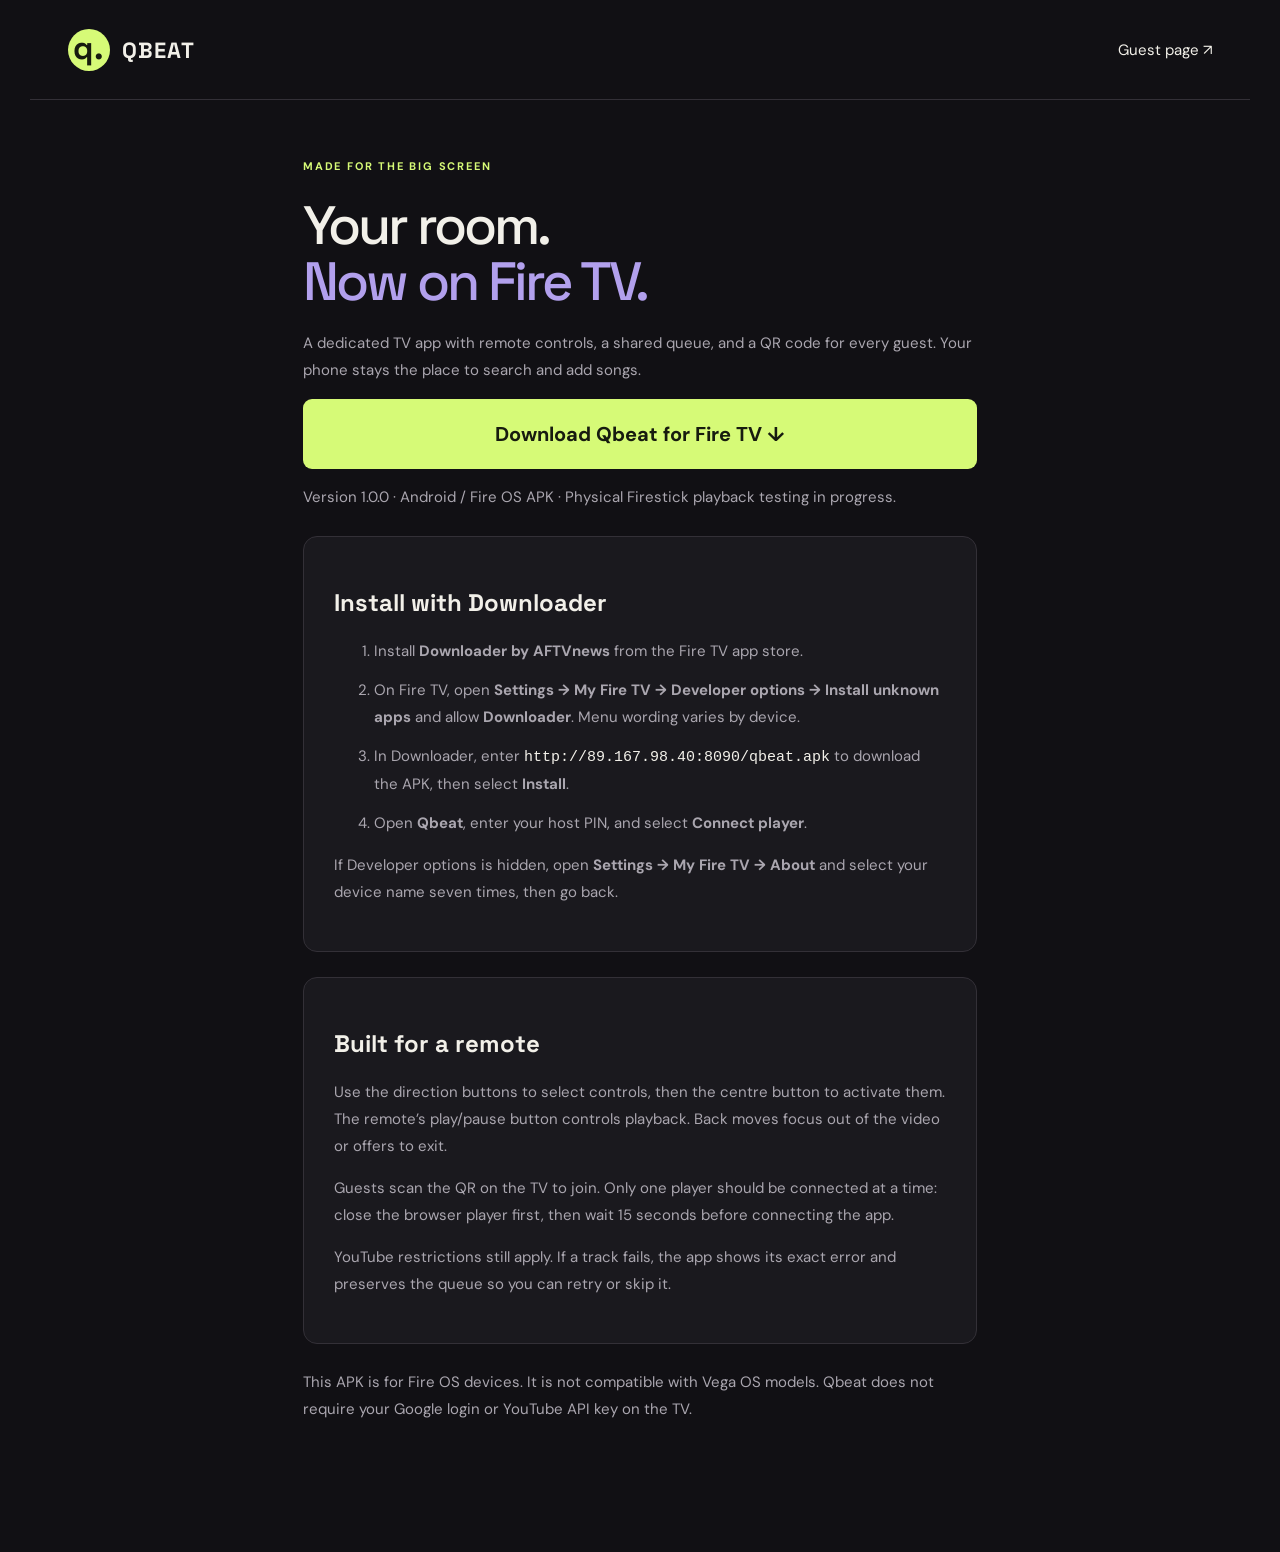
==== static/tv-app.html @ b4b3cbf8 "Add native Qbeat Fire TV app and preserve queue on playback errors" ====
<!doctype html>
<html lang="en"><head><meta charset="utf-8"><meta name="viewport" content="width=device-width,initial-scale=1"><title>Qbeat for Fire TV</title><link rel="stylesheet" href="/static/style.css"><style>.setup{max-width:750px;margin:55px auto}.setup h1{font-size:54px}.setup p,.setup li{line-height:1.8;color:var(--muted)}.setup li{margin:12px 0}.setup .panel{padding:30px;margin:25px 0}.setup code{color:var(--ink);overflow-wrap:anywhere}.download{display:block;text-align:center;font-size:20px;padding:22px}.setup h2{font-size:24px}.setup .eyebrow{font-size:11px}@media(max-width:500px){.setup h1{font-size:40px}.setup .panel{padding:20px}}</style></head><body><header><a class="brand" href="/"><span class="logo">q.</span> QBEAT</a><a href="/">Guest page ↗</a></header><main class="setup"><span class="eyebrow">MADE FOR THE BIG SCREEN</span><h1>Your room.<br><span>Now on Fire TV.</span></h1><p>A dedicated TV app with remote controls, a shared queue, and a QR code for every guest. Your phone stays the place to search and add songs.</p><a class="button download" href="/qbeat.apk">Download Qbeat for Fire TV ↓</a><p>Version 1.0.0 · Android / Fire OS APK · Physical Firestick playback testing in progress.</p><section class="panel"><h2>Install with Downloader</h2><ol><li>Install <strong>Downloader by AFTVnews</strong> from the Fire TV app store.</li><li>On Fire TV, open <strong>Settings → My Fire TV → Developer options → Install unknown apps</strong> and allow <strong>Downloader</strong>. Menu wording varies by device.</li><li>In Downloader, enter <code>http://89.167.98.40:8090/qbeat.apk</code> to download the APK, then select <strong>Install</strong>.</li><li>Open <strong>Qbeat</strong>, enter your host PIN, and select <strong>Connect player</strong>.</li></ol><p>If Developer options is hidden, open <strong>Settings → My Fire TV → About</strong> and select your device name seven times, then go back.</p></section><section class="panel"><h2>Built for a remote</h2><p>Use the direction buttons to select controls, then the centre button to activate them. The remote’s play/pause button controls playback. Back moves focus out of the video or offers to exit.</p><p>Guests scan the QR on the TV to join. Only one player should be connected at a time: close the browser player first, then wait 15 seconds before connecting the app.</p><p>YouTube restrictions still apply. If a track fails, the app shows its exact error and preserves the queue so you can retry or skip it.</p></section><p>This APK is for Fire OS devices. It is not compatible with Vega OS models. Qbeat does not require your Google login or YouTube API key on the TV.</p></main></body></html>
---- static/style.css ----
@import url('https://fonts.googleapis.com/css2?family=DM+Sans:wght@400;500;600;700&family=Space+Grotesk:wght@400;500;600;700&display=swap');
:root{color-scheme:dark;--bg:#111014;--panel:#1a191e;--line:#333037;--ink:#f2f0e9;--muted:#aaa6af;--lime:#d6fa77;--purple:#b2a0ed}*{box-sizing:border-box}body{margin:0;background:var(--bg);color:var(--ink);font-family:'DM Sans',sans-serif;font-size:15px}a{color:inherit;text-decoration:none}button,input{font:inherit}button,.button{border:0;background:var(--lime);color:#171b0f;border-radius:9px;padding:14px 20px;cursor:pointer;font-weight:700;display:inline-block}button:hover,.button:hover{filter:brightness(1.08)}button:disabled{opacity:.5;cursor:wait}button:focus-visible,a:focus-visible,input:focus-visible{outline:2px solid var(--lime);outline-offset:4px}[hidden]{display:none!important}header,main,footer{max-width:1220px;margin:auto}header{height:100px;display:flex;align-items:center;justify-content:space-between;padding:0 38px;border-bottom:1px solid var(--line)}.brand{display:flex;align-items:center;gap:12px;font-family:'Space Grotesk',sans-serif;font-size:22px;font-weight:700;letter-spacing:1px}.logo{background:var(--lime);color:#171b0f;border-radius:50%;width:42px;height:42px;text-align:center;font-size:32px;line-height:38px}.brand-sub{font-size:9px;letter-spacing:2px;border-left:1px solid #4a454f;padding-left:15px;margin-left:7px;color:var(--muted);max-width:90px;line-height:1.6}nav{display:flex;gap:28px;font-size:13px}nav a:last-child{color:var(--muted)}main{padding:0 38px 60px}.intro{display:flex;justify-content:space-between;align-items:center;padding:55px 0 45px;min-height:340px}.eyebrow{font-size:10px;font-weight:700;letter-spacing:1.8px;color:var(--lime);display:inline-flex;align-items:center;gap:8px}i{display:inline-block;height:7px;width:7px;border-radius:50%;background:var(--lime)}h1,h2,h3{font-family:'Space Grotesk',sans-serif}h1{font-size:clamp(42px,5vw,66px);line-height:1.04;letter-spacing:-3px;margin:23px 0 20px;font-weight:500}h1 span{color:var(--purple)}.intro p{color:var(--muted);line-height:1.7;margin:0;font-size:14px}.record-art{position:relative;width:340px;margin-right:50px}.record{width:245px;height:245px;border-radius:50%;background:repeating-radial-gradient(circle,#19181d 0,#19181d 2px,#303034 3px,#17161b 4px);box-shadow:0 16px 65px #0008;display:grid;place-items:center;transform:rotate(-18deg);margin:auto;border:1px solid #454047}.label{width:104px;height:104px;border-radius:50%;background:var(--purple);color:#24202f;display:flex;flex-direction:column;justify-content:center;align-items:center;font-size:25px;font-weight:700;letter-spacing:-1px}.label:after{content:'';width:8px;height:8px;background:var(--bg);border-radius:50%;margin-top:10px}.label span{font-size:8px;letter-spacing:2px;margin-top:5px}.record-caption{position:absolute;bottom:0;right:-12px;color:var(--lime);font-size:11px;font-weight:700;letter-spacing:2px;transform:rotate(-8deg);line-height:1.6}.layout{display:grid;grid-template-columns:minmax(0,1fr) 300px;gap:40px}.primary{min-width:0}.section-heading{display:flex;align-items:center;justify-content:space-between;margin-bottom:18px}.section-heading h2{font-size:23px;letter-spacing:-.6px;margin:0}.section-heading>.muted{font-size:9px;letter-spacing:1.5px}.search{display:flex;border:1px solid #49444f;border-radius:10px;padding:6px;background:var(--panel);gap:5px}.search input{min-width:0;flex:1;border:0;background:none;color:var(--ink);padding:10px}.search button{padding:12px 15px;font-size:13px}input{border:1px solid var(--line);padding:12px;background:var(--panel);color:var(--ink);border-radius:7px}.muted{color:var(--muted)}#search-hint{font-size:12px;line-height:1.6}.name-label{font-size:12px;display:flex;align-items:center;gap:7px;margin:23px 0}.name-label input{margin-left:auto;width:52%;font-size:12px}.welcome{text-align:center;padding:40px 20px;border:1px dashed var(--line);border-radius:12px;margin-top:24px}.small-record{width:51px;height:51px;border-radius:50%;display:grid;place-items:center;background:#2c2739;color:var(--purple);margin:auto;font-size:25px}.welcome h3{font-size:21px;margin:18px 0 8px}.welcome p,.qr-card p{font-size:13px;color:var(--muted)}.tags{display:flex;justify-content:center;gap:10px;margin-top:24px;font-size:10px;color:var(--muted)}.tags span{padding:7px 10px;border:1px solid var(--line);border-radius:30px}.tags b{align-self:center;color:var(--purple)}.queue-heading{margin-top:36px}.count{font-family:'DM Sans',sans-serif;font-size:12px;color:var(--purple);padding:3px 8px;background:#2c2739;border-radius:20px;vertical-align:middle;margin-left:6px}.empty{padding:24px 10px;color:var(--muted);font-size:13px;border-top:1px solid var(--line)}.track{display:flex;align-items:center;gap:13px;padding:15px 0;border-bottom:1px solid var(--line);min-width:0}.track img{width:70px;height:48px;object-fit:cover;border-radius:6px}.track .info{flex:1;min-width:0}.track h3{font-size:14px;margin:0 0 5px;font-weight:500;line-height:1.4}.track p{font-size:11px;color:var(--muted);margin:0;line-height:1.5}.track button{font-size:12px;padding:9px 12px;flex-shrink:0}.track .number{font-size:12px;width:17px;color:var(--muted);flex-shrink:0}.panel{border:1px solid var(--line);border-radius:14px;background:var(--panel)}.now-card{padding:24px}.now-card .eyebrow{font-size:9px}.bars{letter-spacing:1px}.now-card>img{width:100%;aspect-ratio:16/9;object-fit:cover;margin-top:20px;border-radius:8px}.now-card h3{font-size:23px;letter-spacing:-.7px;line-height:1.25;margin:22px 0 8px}.now-card p{font-size:12px;line-height:1.6}.now-footer{border-top:1px solid var(--line);display:flex;justify-content:space-between;font-size:10px;padding-top:17px;margin-top:20px;color:var(--muted)}.now-footer i{width:5px;height:5px;margin-right:3px}.qr-card{margin-top:20px;padding:25px;text-align:center;background:#201d28}.qr-card .eyebrow{color:var(--purple);font-size:8px;letter-spacing:1.2px}.qr-card h3{font-size:25px;letter-spacing:-.8px;line-height:1.15;margin:15px 0 22px}.qr-card img{border-radius:9px;width:155px;height:155px}.qr-card>a{font-size:11px;display:block}.text-button{color:var(--muted);background:none;padding:12px 8px;font-size:12px}.aside-note{font-size:11px;color:var(--muted);text-align:center;line-height:1.7;margin:21px}footer{border-top:1px solid var(--line);display:flex;align-items:center;justify-content:space-between;padding:30px 38px}footer .brand{font-size:14px}footer .brand span{font-family:'DM Sans',sans-serif;font-size:11px;font-weight:400;letter-spacing:0}footer>span{font-size:8px;letter-spacing:1px}.notice{padding:15px;background:#332c19;border:1px solid #685635;border-radius:9px;font-size:13px;margin-bottom:20px}.controls{display:flex;flex-wrap:wrap;gap:10px;margin:20px 0}.secondary{background:#302b39;color:var(--ink)}#host-content>p{line-height:1.8;font-size:13px}.login{max-width:480px;padding:35px;margin:70px auto}.login h1{font-size:40px;letter-spacing:-1.5px}.login p{color:var(--muted);line-height:1.7}.login form{display:flex;flex-direction:column;gap:13px}.video-box{aspect-ratio:16/9;background:#080809;border:1px solid var(--line);position:relative;border-radius:12px;overflow:hidden}.video-box iframe{width:100%;height:100%;position:absolute;inset:0}#player-welcome{position:absolute;inset:0;display:flex;align-items:center;justify-content:center;flex-direction:column;text-align:center;padding:15px}#player-welcome .small-record{margin:0}#player-welcome h3{margin:15px 0 0}#player-welcome p{font-size:12px;color:var(--muted)}#toast{position:fixed;bottom:28px;left:50%;transform:translateX(-50%);max-width:90%;padding:15px 23px;border:1px solid var(--lime);background:#232a18;color:var(--lime);border-radius:12px;z-index:10;box-shadow:0 8px 40px #0008;font-size:14px}.sr-only{position:absolute;width:1px;height:1px;padding:0;margin:-1px;overflow:hidden;clip:rect(0,0,0,0);white-space:nowrap;border:0}.player-mode .intro{min-height:0;padding:25px 0}.player-mode .intro h1{font-size:35px;margin:12px 0;letter-spacing:-1.5px}.player-mode .intro p,.player-mode .record-art{display:none}.player-mode .layout{grid-template-columns:minmax(0,1fr) 280px}.player-mode .queue-heading{margin-top:22px}.player-mode .track{padding:10px 0}@media(min-width:1500px){.player-mode header,.player-mode main,.player-mode footer{max-width:1550px}}@media(max-width:800px){header{padding:0 22px;height:80px}.brand-sub{display:none}nav{gap:15px;font-size:11px}main{padding:0 22px 35px}.intro{padding:35px 0;min-height:280px}.record-art{width:180px;margin-right:10px}.record{width:150px;height:150px}.label{width:65px;height:65px;font-size:18px}.label span{font-size:6px}.label:after{width:6px;height:6px;margin-top:5px}.record-caption{font-size:7px;right:-8px}.layout,.player-mode .layout{grid-template-columns:minmax(0,1fr);gap:28px}aside{display:grid;grid-template-columns:1fr 1fr;gap:15px}.qr-card{margin-top:0}.aside-note{grid-column:1/-1}.now-card,.qr-card{padding:20px}.qr-card h3{font-size:22px}.qr-card img{width:130px;height:130px}footer{padding:25px 22px}footer>span{display:none}}@media(max-width:480px){.record-art{display:none}h1{font-size:52px}.intro{min-height:290px}.intro .eyebrow{font-size:8px}.search input{font-size:12px;padding:8px}.search button{padding:12px 10px;font-size:12px}.name-label{flex-wrap:wrap}.name-label input{width:100%;margin:3px 0 0}.section-heading>.muted{font-size:8px}aside{grid-template-columns:1fr}.qr-card{display:grid;grid-template-columns:1fr 120px;align-items:center;text-align:left;column-gap:10px}.qr-card img{width:120px;height:120px;grid-column:2;grid-row:1/4}.qr-card h3{margin:10px 0}.qr-card p{margin:8px 0}.qr-card .text-button{padding-left:0;text-align:left}.track{gap:9px}.track img{width:55px;height:40px}.track h3{font-size:13px}.track button{font-size:11px;padding:9px}.login{padding:23px}.login h1{font-size:33px}.tags{font-size:9px;gap:5px}.tags span{padding:7px}}
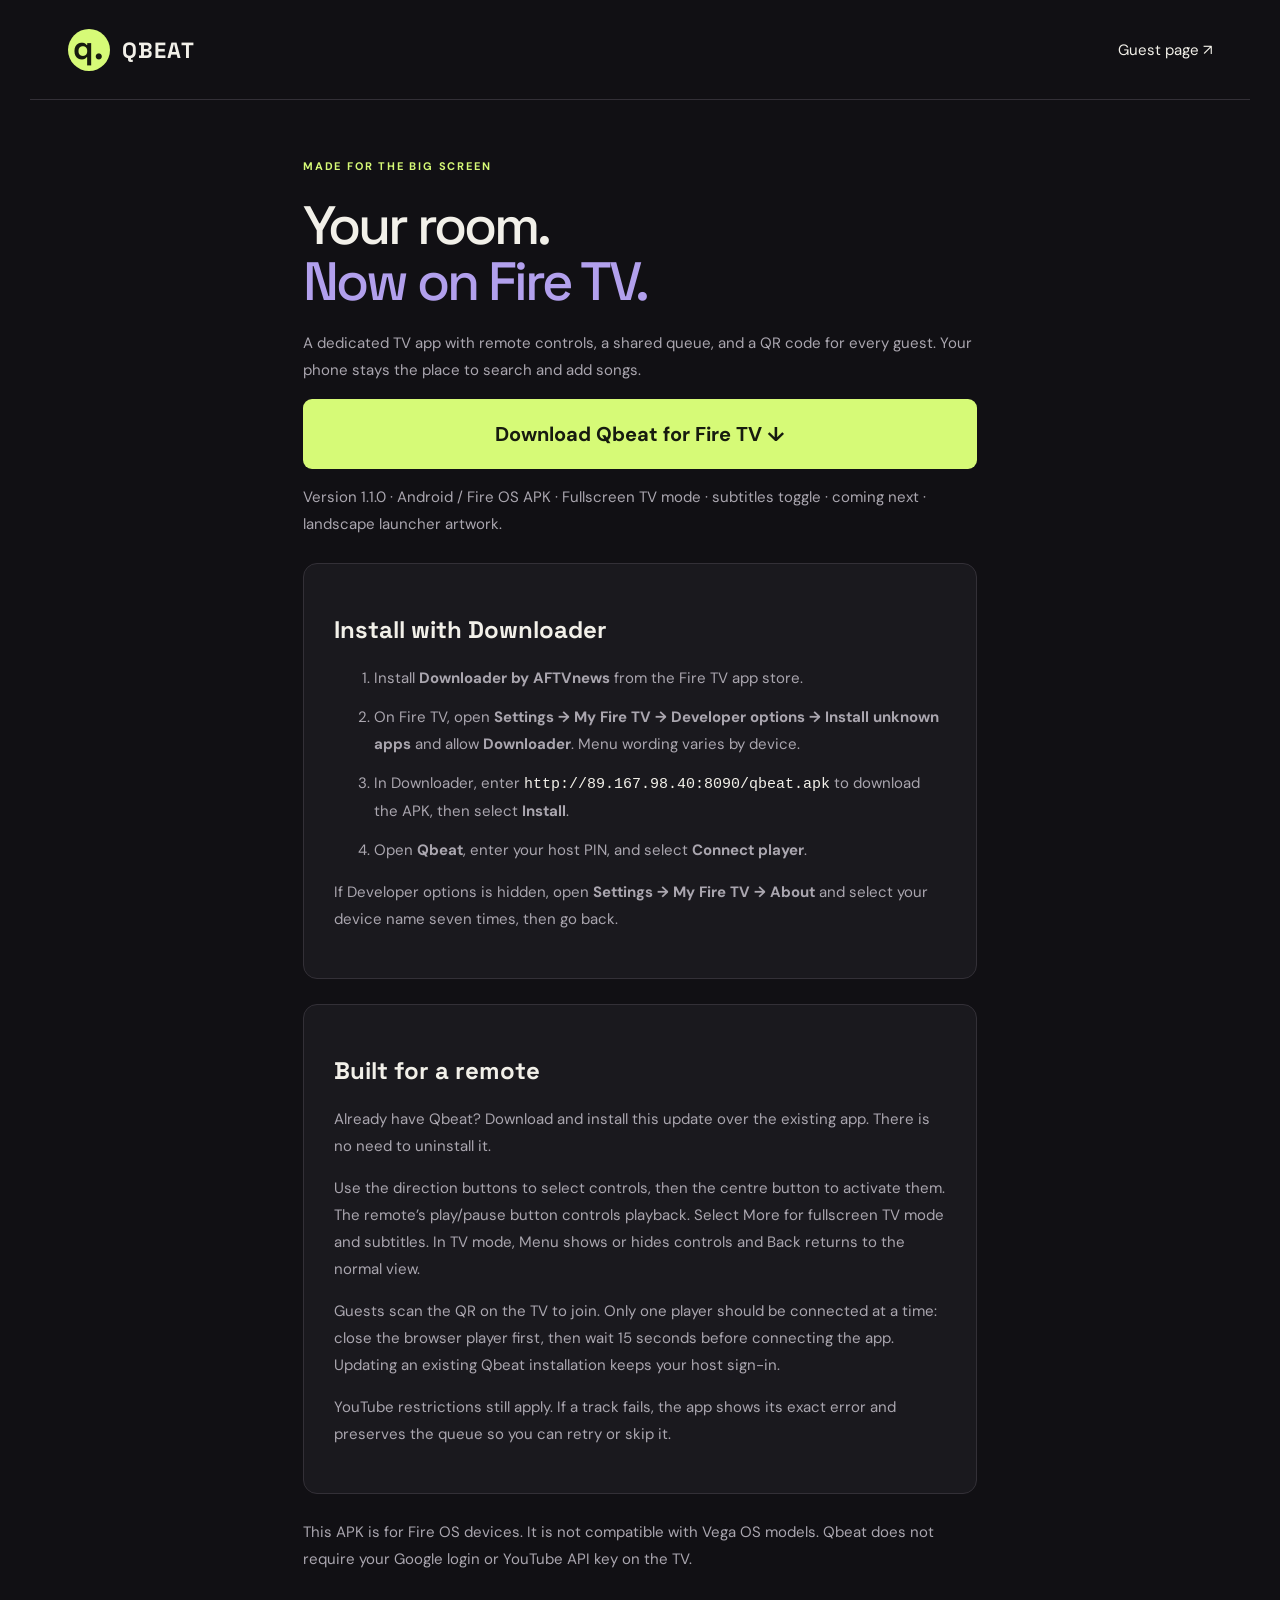
==== commit f92d17cc: "Improve TV presentation, guest profiles, mobile layout, and artist search" ====
--- a/static/tv-app.html
+++ b/static/tv-app.html
@@ -1,2 +1,2 @@
 <!doctype html>
-<html lang="en"><head><meta charset="utf-8"><meta name="viewport" content="width=device-width,initial-scale=1"><title>Qbeat for Fire TV</title><link rel="stylesheet" href="/static/style.css"><style>.setup{max-width:750px;margin:55px auto}.setup h1{font-size:54px}.setup p,.setup li{line-height:1.8;color:var(--muted)}.setup li{margin:12px 0}.setup .panel{padding:30px;margin:25px 0}.setup code{color:var(--ink);overflow-wrap:anywhere}.download{display:block;text-align:center;font-size:20px;padding:22px}.setup h2{font-size:24px}.setup .eyebrow{font-size:11px}@media(max-width:500px){.setup h1{font-size:40px}.setup .panel{padding:20px}}</style></head><body><header><a class="brand" href="/"><span class="logo">q.</span> QBEAT</a><a href="/">Guest page ↗</a></header><main class="setup"><span class="eyebrow">MADE FOR THE BIG SCREEN</span><h1>Your room.<br><span>Now on Fire TV.</span></h1><p>A dedicated TV app with remote controls, a shared queue, and a QR code for every guest. Your phone stays the place to search and add songs.</p><a class="button download" href="/qbeat.apk">Download Qbeat for Fire TV ↓</a><p>Version 1.0.0 · Android / Fire OS APK · Physical Firestick playback testing in progress.</p><section class="panel"><h2>Install with Downloader</h2><ol><li>Install <strong>Downloader by AFTVnews</strong> from the Fire TV app store.</li><li>On Fire TV, open <strong>Settings → My Fire TV → Developer options → Install unknown apps</strong> and allow <strong>Downloader</strong>. Menu wording varies by device.</li><li>In Downloader, enter <code>http://89.167.98.40:8090/qbeat.apk</code> to download the APK, then select <strong>Install</strong>.</li><li>Open <strong>Qbeat</strong>, enter your host PIN, and select <strong>Connect player</strong>.</li></ol><p>If Developer options is hidden, open <strong>Settings → My Fire TV → About</strong> and select your device name seven times, then go back.</p></section><section class="panel"><h2>Built for a remote</h2><p>Use the direction buttons to select controls, then the centre button to activate them. The remote’s play/pause button controls playback. Back moves focus out of the video or offers to exit.</p><p>Guests scan the QR on the TV to join. Only one player should be connected at a time: close the browser player first, then wait 15 seconds before connecting the app.</p><p>YouTube restrictions still apply. If a track fails, the app shows its exact error and preserves the queue so you can retry or skip it.</p></section><p>This APK is for Fire OS devices. It is not compatible with Vega OS models. Qbeat does not require your Google login or YouTube API key on the TV.</p></main></body></html>
+<html lang="en"><head><meta charset="utf-8"><meta name="viewport" content="width=device-width,initial-scale=1"><title>Qbeat for Fire TV</title><link rel="stylesheet" href="/static/style.css"><style>.setup{max-width:750px;margin:55px auto}.setup h1{font-size:54px}.setup p,.setup li{line-height:1.8;color:var(--muted)}.setup li{margin:12px 0}.setup .panel{padding:30px;margin:25px 0}.setup code{color:var(--ink);overflow-wrap:anywhere}.download{display:block;text-align:center;font-size:20px;padding:22px}.setup h2{font-size:24px}.setup .eyebrow{font-size:11px}@media(max-width:500px){.setup h1{font-size:40px}.setup .panel{padding:20px}}</style></head><body><header><a class="brand" href="/"><span class="logo">q.</span> QBEAT</a><a href="/">Guest page ↗</a></header><main class="setup"><span class="eyebrow">MADE FOR THE BIG SCREEN</span><h1>Your room.<br><span>Now on Fire TV.</span></h1><p>A dedicated TV app with remote controls, a shared queue, and a QR code for every guest. Your phone stays the place to search and add songs.</p><a class="button download" href="/qbeat.apk?v=1.1.0">Download Qbeat for Fire TV ↓</a><p>Version 1.1.0 · Android / Fire OS APK · Fullscreen TV mode · subtitles toggle · coming next · landscape launcher artwork.</p><section class="panel"><h2>Install with Downloader</h2><ol><li>Install <strong>Downloader by AFTVnews</strong> from the Fire TV app store.</li><li>On Fire TV, open <strong>Settings → My Fire TV → Developer options → Install unknown apps</strong> and allow <strong>Downloader</strong>. Menu wording varies by device.</li><li>In Downloader, enter <code>http://89.167.98.40:8090/qbeat.apk</code> to download the APK, then select <strong>Install</strong>.</li><li>Open <strong>Qbeat</strong>, enter your host PIN, and select <strong>Connect player</strong>.</li></ol><p>If Developer options is hidden, open <strong>Settings → My Fire TV → About</strong> and select your device name seven times, then go back.</p></section><section class="panel"><h2>Built for a remote</h2><p>Already have Qbeat? Download and install this update over the existing app. There is no need to uninstall it.</p><p>Use the direction buttons to select controls, then the centre button to activate them. The remote’s play/pause button controls playback. Select More for fullscreen TV mode and subtitles. In TV mode, Menu shows or hides controls and Back returns to the normal view.</p><p>Guests scan the QR on the TV to join. Only one player should be connected at a time: close the browser player first, then wait 15 seconds before connecting the app. Updating an existing Qbeat installation keeps your host sign-in.</p><p>YouTube restrictions still apply. If a track fails, the app shows its exact error and preserves the queue so you can retry or skip it.</p></section><p>This APK is for Fire OS devices. It is not compatible with Vega OS models. Qbeat does not require your Google login or YouTube API key on the TV.</p></main></body></html>
--- a/static/style.css
+++ b/static/style.css
@@ -1,2 +1,36 @@
 @import url('https://fonts.googleapis.com/css2?family=DM+Sans:wght@400;500;600;700&family=Space+Grotesk:wght@400;500;600;700&display=swap');
 :root{color-scheme:dark;--bg:#111014;--panel:#1a191e;--line:#333037;--ink:#f2f0e9;--muted:#aaa6af;--lime:#d6fa77;--purple:#b2a0ed}*{box-sizing:border-box}body{margin:0;background:var(--bg);color:var(--ink);font-family:'DM Sans',sans-serif;font-size:15px}a{color:inherit;text-decoration:none}button,input{font:inherit}button,.button{border:0;background:var(--lime);color:#171b0f;border-radius:9px;padding:14px 20px;cursor:pointer;font-weight:700;display:inline-block}button:hover,.button:hover{filter:brightness(1.08)}button:disabled{opacity:.5;cursor:wait}button:focus-visible,a:focus-visible,input:focus-visible{outline:2px solid var(--lime);outline-offset:4px}[hidden]{display:none!important}header,main,footer{max-width:1220px;margin:auto}header{height:100px;display:flex;align-items:center;justify-content:space-between;padding:0 38px;border-bottom:1px solid var(--line)}.brand{display:flex;align-items:center;gap:12px;font-family:'Space Grotesk',sans-serif;font-size:22px;font-weight:700;letter-spacing:1px}.logo{background:var(--lime);color:#171b0f;border-radius:50%;width:42px;height:42px;text-align:center;font-size:32px;line-height:38px}.brand-sub{font-size:9px;letter-spacing:2px;border-left:1px solid #4a454f;padding-left:15px;margin-left:7px;color:var(--muted);max-width:90px;line-height:1.6}nav{display:flex;gap:28px;font-size:13px}nav a:last-child{color:var(--muted)}main{padding:0 38px 60px}.intro{display:flex;justify-content:space-between;align-items:center;padding:55px 0 45px;min-height:340px}.eyebrow{font-size:10px;font-weight:700;letter-spacing:1.8px;color:var(--lime);display:inline-flex;align-items:center;gap:8px}i{display:inline-block;height:7px;width:7px;border-radius:50%;background:var(--lime)}h1,h2,h3{font-family:'Space Grotesk',sans-serif}h1{font-size:clamp(42px,5vw,66px);line-height:1.04;letter-spacing:-3px;margin:23px 0 20px;font-weight:500}h1 span{color:var(--purple)}.intro p{color:var(--muted);line-height:1.7;margin:0;font-size:14px}.record-art{position:relative;width:340px;margin-right:50px}.record{width:245px;height:245px;border-radius:50%;background:repeating-radial-gradient(circle,#19181d 0,#19181d 2px,#303034 3px,#17161b 4px);box-shadow:0 16px 65px #0008;display:grid;place-items:center;transform:rotate(-18deg);margin:auto;border:1px solid #454047}.label{width:104px;height:104px;border-radius:50%;background:var(--purple);color:#24202f;display:flex;flex-direction:column;justify-content:center;align-items:center;font-size:25px;font-weight:700;letter-spacing:-1px}.label:after{content:'';width:8px;height:8px;background:var(--bg);border-radius:50%;margin-top:10px}.label span{font-size:8px;letter-spacing:2px;margin-top:5px}.record-caption{position:absolute;bottom:0;right:-12px;color:var(--lime);font-size:11px;font-weight:700;letter-spacing:2px;transform:rotate(-8deg);line-height:1.6}.layout{display:grid;grid-template-columns:minmax(0,1fr) 300px;gap:40px}.primary{min-width:0}.section-heading{display:flex;align-items:center;justify-content:space-between;margin-bottom:18px}.section-heading h2{font-size:23px;letter-spacing:-.6px;margin:0}.section-heading>.muted{font-size:9px;letter-spacing:1.5px}.search{display:flex;border:1px solid #49444f;border-radius:10px;padding:6px;background:var(--panel);gap:5px}.search input{min-width:0;flex:1;border:0;background:none;color:var(--ink);padding:10px}.search button{padding:12px 15px;font-size:13px}input{border:1px solid var(--line);padding:12px;background:var(--panel);color:var(--ink);border-radius:7px}.muted{color:var(--muted)}#search-hint{font-size:12px;line-height:1.6}.name-label{font-size:12px;display:flex;align-items:center;gap:7px;margin:23px 0}.name-label input{margin-left:auto;width:52%;font-size:12px}.welcome{text-align:center;padding:40px 20px;border:1px dashed var(--line);border-radius:12px;margin-top:24px}.small-record{width:51px;height:51px;border-radius:50%;display:grid;place-items:center;background:#2c2739;color:var(--purple);margin:auto;font-size:25px}.welcome h3{font-size:21px;margin:18px 0 8px}.welcome p,.qr-card p{font-size:13px;color:var(--muted)}.tags{display:flex;justify-content:center;gap:10px;margin-top:24px;font-size:10px;color:var(--muted)}.tags span{padding:7px 10px;border:1px solid var(--line);border-radius:30px}.tags b{align-self:center;color:var(--purple)}.queue-heading{margin-top:36px}.count{font-family:'DM Sans',sans-serif;font-size:12px;color:var(--purple);padding:3px 8px;background:#2c2739;border-radius:20px;vertical-align:middle;margin-left:6px}.empty{padding:24px 10px;color:var(--muted);font-size:13px;border-top:1px solid var(--line)}.track{display:flex;align-items:center;gap:13px;padding:15px 0;border-bottom:1px solid var(--line);min-width:0}.track img{width:70px;height:48px;object-fit:cover;border-radius:6px}.track .info{flex:1;min-width:0}.track h3{font-size:14px;margin:0 0 5px;font-weight:500;line-height:1.4}.track p{font-size:11px;color:var(--muted);margin:0;line-height:1.5}.track button{font-size:12px;padding:9px 12px;flex-shrink:0}.track .number{font-size:12px;width:17px;color:var(--muted);flex-shrink:0}.panel{border:1px solid var(--line);border-radius:14px;background:var(--panel)}.now-card{padding:24px}.now-card .eyebrow{font-size:9px}.bars{letter-spacing:1px}.now-card>img{width:100%;aspect-ratio:16/9;object-fit:cover;margin-top:20px;border-radius:8px}.now-card h3{font-size:23px;letter-spacing:-.7px;line-height:1.25;margin:22px 0 8px}.now-card p{font-size:12px;line-height:1.6}.now-footer{border-top:1px solid var(--line);display:flex;justify-content:space-between;font-size:10px;padding-top:17px;margin-top:20px;color:var(--muted)}.now-footer i{width:5px;height:5px;margin-right:3px}.qr-card{margin-top:20px;padding:25px;text-align:center;background:#201d28}.qr-card .eyebrow{color:var(--purple);font-size:8px;letter-spacing:1.2px}.qr-card h3{font-size:25px;letter-spacing:-.8px;line-height:1.15;margin:15px 0 22px}.qr-card img{border-radius:9px;width:155px;height:155px}.qr-card>a{font-size:11px;display:block}.text-button{color:var(--muted);background:none;padding:12px 8px;font-size:12px}.aside-note{font-size:11px;color:var(--muted);text-align:center;line-height:1.7;margin:21px}footer{border-top:1px solid var(--line);display:flex;align-items:center;justify-content:space-between;padding:30px 38px}footer .brand{font-size:14px}footer .brand span{font-family:'DM Sans',sans-serif;font-size:11px;font-weight:400;letter-spacing:0}footer>span{font-size:8px;letter-spacing:1px}.notice{padding:15px;background:#332c19;border:1px solid #685635;border-radius:9px;font-size:13px;margin-bottom:20px}.controls{display:flex;flex-wrap:wrap;gap:10px;margin:20px 0}.secondary{background:#302b39;color:var(--ink)}#host-content>p{line-height:1.8;font-size:13px}.login{max-width:480px;padding:35px;margin:70px auto}.login h1{font-size:40px;letter-spacing:-1.5px}.login p{color:var(--muted);line-height:1.7}.login form{display:flex;flex-direction:column;gap:13px}.video-box{aspect-ratio:16/9;background:#080809;border:1px solid var(--line);position:relative;border-radius:12px;overflow:hidden}.video-box iframe{width:100%;height:100%;position:absolute;inset:0}#player-welcome{position:absolute;inset:0;display:flex;align-items:center;justify-content:center;flex-direction:column;text-align:center;padding:15px}#player-welcome .small-record{margin:0}#player-welcome h3{margin:15px 0 0}#player-welcome p{font-size:12px;color:var(--muted)}#toast{position:fixed;bottom:28px;left:50%;transform:translateX(-50%);max-width:90%;padding:15px 23px;border:1px solid var(--lime);background:#232a18;color:var(--lime);border-radius:12px;z-index:10;box-shadow:0 8px 40px #0008;font-size:14px}.sr-only{position:absolute;width:1px;height:1px;padding:0;margin:-1px;overflow:hidden;clip:rect(0,0,0,0);white-space:nowrap;border:0}.player-mode .intro{min-height:0;padding:25px 0}.player-mode .intro h1{font-size:35px;margin:12px 0;letter-spacing:-1.5px}.player-mode .intro p,.player-mode .record-art{display:none}.player-mode .layout{grid-template-columns:minmax(0,1fr) 280px}.player-mode .queue-heading{margin-top:22px}.player-mode .track{padding:10px 0}@media(min-width:1500px){.player-mode header,.player-mode main,.player-mode footer{max-width:1550px}}@media(max-width:800px){header{padding:0 22px;height:80px}.brand-sub{display:none}nav{gap:15px;font-size:11px}main{padding:0 22px 35px}.intro{padding:35px 0;min-height:280px}.record-art{width:180px;margin-right:10px}.record{width:150px;height:150px}.label{width:65px;height:65px;font-size:18px}.label span{font-size:6px}.label:after{width:6px;height:6px;margin-top:5px}.record-caption{font-size:7px;right:-8px}.layout,.player-mode .layout{grid-template-columns:minmax(0,1fr);gap:28px}aside{display:grid;grid-template-columns:1fr 1fr;gap:15px}.qr-card{margin-top:0}.aside-note{grid-column:1/-1}.now-card,.qr-card{padding:20px}.qr-card h3{font-size:22px}.qr-card img{width:130px;height:130px}footer{padding:25px 22px}footer>span{display:none}}@media(max-width:480px){.record-art{display:none}h1{font-size:52px}.intro{min-height:290px}.intro .eyebrow{font-size:8px}.search input{font-size:12px;padding:8px}.search button{padding:12px 10px;font-size:12px}.name-label{flex-wrap:wrap}.name-label input{width:100%;margin:3px 0 0}.section-heading>.muted{font-size:8px}aside{grid-template-columns:1fr}.qr-card{display:grid;grid-template-columns:1fr 120px;align-items:center;text-align:left;column-gap:10px}.qr-card img{width:120px;height:120px;grid-column:2;grid-row:1/4}.qr-card h3{margin:10px 0}.qr-card p{margin:8px 0}.qr-card .text-button{padding-left:0;text-align:left}.track{gap:9px}.track img{width:55px;height:40px}.track h3{font-size:13px}.track button{font-size:11px;padding:9px}.login{padding:23px}.login h1{font-size:33px}.tags{font-size:9px;gap:5px}.tags span{padding:7px}}
+
+/* TV stage keeps Qbeat information outside the YouTube player. */
+.coming-next{padding:15px 18px;background:#282234;color:var(--lime);font-family:'Space Grotesk',sans-serif;font-size:18px;line-height:1.4;overflow-wrap:anywhere;border-radius:8px;margin-top:10px}
+.tv-stage header,.tv-stage footer,.tv-stage .intro,.tv-stage aside,.tv-stage .queue-heading,.tv-stage #queue,.tv-stage #connection,.tv-stage #player-content>.section-heading{display:none!important}
+.tv-stage main{max-width:none;padding:0;height:100dvh}
+.tv-stage .layout{display:block;height:100dvh}
+.tv-stage .primary{height:100%}
+.tv-stage #player-content{height:100%;display:flex;flex-direction:column}
+.tv-stage .video-box{flex:1;min-height:200px;aspect-ratio:auto;border:0;border-radius:0}
+.tv-stage .controls{margin:0;padding:6px 12px;gap:8px;justify-content:center;background:#111014}
+.tv-stage .controls button{font-size:12px;padding:8px 13px}
+.tv-stage #player-message{margin:0;padding:4px 12px;font-size:11px;text-align:center}
+.tv-stage .coming-next{margin:0;border-radius:0}
+/* Inputs remain at least 16px so iOS doesn't zoom when they receive focus. */
+@media(max-width:800px){
+ html,body{max-width:100%;width:100%;-webkit-text-size-adjust:100%}
+ header{padding:0 16px;height:64px;gap:12px}header .brand{font-size:19px;gap:8px}.logo{width:35px;height:35px;font-size:28px;line-height:32px}nav{min-width:0;gap:12px}
+ input,.search input,.name-label input{font-size:16px}
+ main{padding:0 16px 24px}.track .info{overflow-wrap:anywhere}.track h3{display:-webkit-box;-webkit-line-clamp:2;-webkit-box-orient:vertical;overflow:hidden}
+ .guest-mode #guest-nav{display:none}.guest-mode .intro{padding:18px 0;min-height:0}.guest-mode .intro .eyebrow{font-size:8px;letter-spacing:1px}.guest-mode .intro h1{font-size:29px;letter-spacing:-1px;line-height:1.15;margin:10px 0 0}.guest-mode .intro h1 br{display:none}.guest-mode .intro h1 span{margin-left:7px}.guest-mode .intro p,.guest-mode .record-art{display:none}
+ .guest-mode .layout{display:flex;flex-direction:column;gap:16px}.guest-mode .primary{display:contents}.guest-mode aside{order:0;display:block}.guest-mode #guest-content{order:1}.guest-mode .queue-heading{order:2;margin:5px 0 0}.guest-mode #queue{order:3}
+ .guest-mode:not(.has-track) aside{display:none}.guest-mode aside .qr-card,.guest-mode .aside-note,.guest-mode #now-art{display:none!important}
+ .guest-mode .now-card{padding:12px 14px}.guest-mode .now-card h3{font-size:16px;margin:8px 0 5px;line-height:1.25;display:-webkit-box;-webkit-line-clamp:2;-webkit-box-orient:vertical;overflow:hidden}.guest-mode .now-card p{margin:0;font-size:11px}.guest-mode .now-footer{margin-top:8px;padding-top:8px}.guest-mode .now-card .eyebrow{font-size:8px}
+ .guest-mode .section-heading{margin-bottom:12px}.guest-mode .section-heading h2{font-size:21px}.guest-mode #search-hint{font-size:11px;margin:8px 0;line-height:1.5}.guest-mode .search{padding:4px}.guest-mode .search input{padding:9px 7px}.guest-mode .search button{font-size:12px;padding:10px 12px}
+ .guest-mode .name-label{margin:12px 0;display:flex;flex-wrap:nowrap;font-size:11px}.guest-mode .name-label input{width:54%;margin:0 0 0 auto;padding:9px 10px}.guest-mode .name-label>.muted{display:none}
+ .guest-mode .welcome{padding:18px 12px;margin-top:12px}.guest-mode .welcome .small-record,.guest-mode .welcome .tags{display:none}.guest-mode .welcome h3{font-size:17px;margin:0 0 6px}.guest-mode .welcome p{margin:0;font-size:12px}.guest-mode footer{padding:20px 16px}.guest-mode #connection{font-size:11px;padding:10px;margin-bottom:12px}
+ .guest-mode #search-status{font-size:12px;line-height:1.6;overflow-wrap:anywhere}
+}
+@media(max-width:360px){.guest-mode .intro h1{font-size:25px}.search button{padding:10px}.guest-mode .name-label input{width:60%}nav{font-size:10px}.track .number{width:14px}.track img{width:48px}.track button{padding:8px}}
+
+.guest-profile{margin:16px 0;border:1px solid var(--line);border-radius:10px;background:var(--panel)}
+.guest-profile>summary{display:flex;align-items:center;gap:11px;padding:12px;cursor:pointer;list-style:none;font-size:13px}.guest-profile summary::-webkit-details-marker{display:none}.guest-profile summary strong{font-weight:600}.guest-profile summary small{display:block;font-size:10px;color:var(--muted);margin-top:3px}.profile-edit{margin-left:auto;color:var(--purple);font-size:11px;white-space:nowrap}
+.guest-profile form{padding:0 14px 14px}.guest-profile .name-label{margin:6px 0 14px}.guest-profile fieldset{border:0;margin:12px 0;padding:0}.guest-profile legend{font-size:12px;color:var(--muted);padding:0;margin-bottom:10px}.profile-options{display:flex;gap:8px;flex-wrap:wrap}.profile-options label{cursor:pointer;position:relative}.profile-options input{position:absolute;opacity:0;width:1px;height:1px}.color-choice>span{width:30px;height:30px;display:block;border-radius:50%;border:3px solid var(--panel);outline:2px solid transparent}.profile-options input:checked+span,.profile-options input:focus-visible+span{outline:2px solid var(--ink)}.icon-choice>span{width:36px;height:36px;display:grid;place-items:center;background:#302b39;border-radius:7px;font-size:21px;outline:2px solid transparent}.profile-photo-controls{display:flex;align-items:center;gap:8px;flex-wrap:wrap}.profile-photo-controls .button{font-size:12px;padding:11px 13px}.profile-privacy{font-size:10px;color:var(--muted);line-height:1.6;margin:10px 0}.guest-avatar{width:36px;height:36px;border-radius:50%;display:inline-flex;align-items:center;justify-content:center;background:#302b39;overflow:hidden;flex-shrink:0;font-size:21px}.guest-avatar img{width:100%;height:100%;object-fit:cover}.guest-avatar.tiny,.track img.guest-avatar.tiny{width:22px;height:22px;border-radius:50%;font-size:14px;object-fit:cover;vertical-align:middle}.track .picked-by{display:flex;align-items:center;gap:6px;margin-top:5px}.picked-by strong{font-weight:600}.guest-profile #save-profile{font-size:12px;padding:11px 14px}#profile-status{display:inline-block;font-size:11px;margin:8px;color:var(--muted);line-height:1.5}
+@media(max-width:800px){.guest-mode .guest-profile{margin:12px 0}.guest-mode .guest-profile>summary{padding:10px}.guest-mode .guest-profile .name-label input{font-size:16px}.guest-mode .guest-profile .name-label{margin:10px 0 15px}.profile-options{gap:9px}}
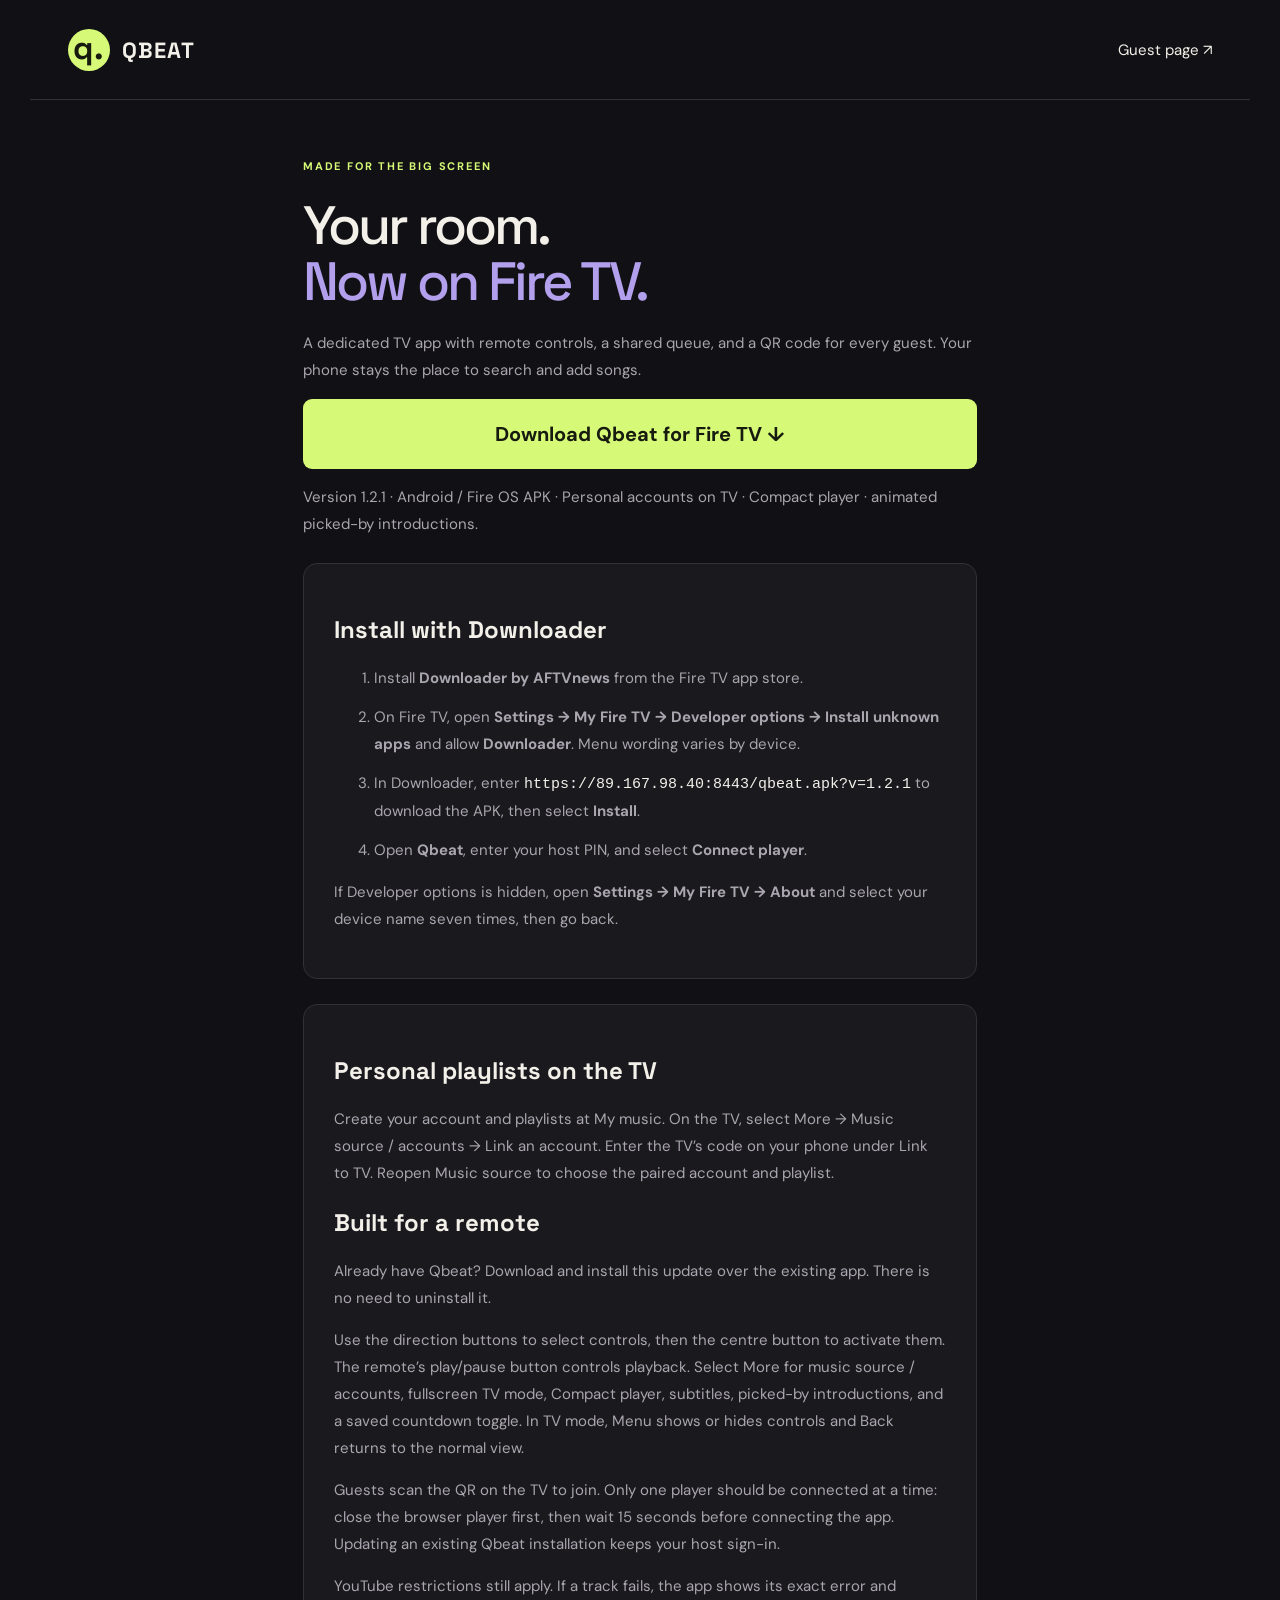
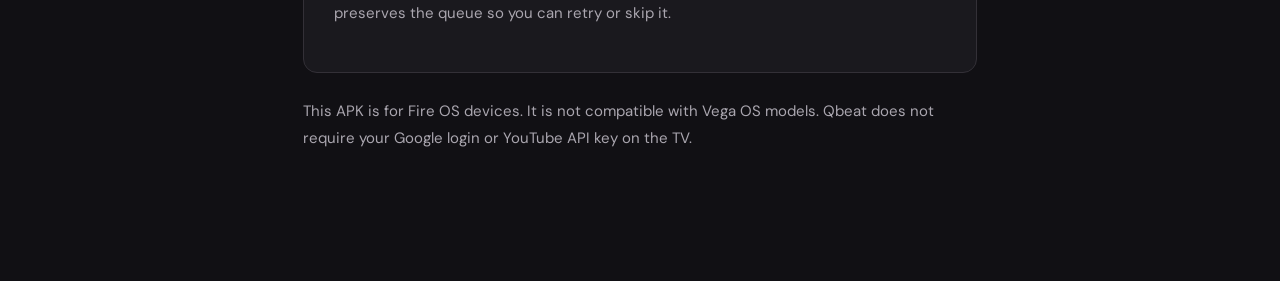
==== commit e7bb3330: "Add personal listening, paired TV accounts, karaoke search, and player options" ====
--- a/static/tv-app.html
+++ b/static/tv-app.html
@@ -1,2 +1,2 @@
 <!doctype html>
-<html lang="en"><head><meta charset="utf-8"><meta name="viewport" content="width=device-width,initial-scale=1"><title>Qbeat for Fire TV</title><link rel="stylesheet" href="/static/style.css"><style>.setup{max-width:750px;margin:55px auto}.setup h1{font-size:54px}.setup p,.setup li{line-height:1.8;color:var(--muted)}.setup li{margin:12px 0}.setup .panel{padding:30px;margin:25px 0}.setup code{color:var(--ink);overflow-wrap:anywhere}.download{display:block;text-align:center;font-size:20px;padding:22px}.setup h2{font-size:24px}.setup .eyebrow{font-size:11px}@media(max-width:500px){.setup h1{font-size:40px}.setup .panel{padding:20px}}</style></head><body><header><a class="brand" href="/"><span class="logo">q.</span> QBEAT</a><a href="/">Guest page ↗</a></header><main class="setup"><span class="eyebrow">MADE FOR THE BIG SCREEN</span><h1>Your room.<br><span>Now on Fire TV.</span></h1><p>A dedicated TV app with remote controls, a shared queue, and a QR code for every guest. Your phone stays the place to search and add songs.</p><a class="button download" href="/qbeat.apk?v=1.1.0">Download Qbeat for Fire TV ↓</a><p>Version 1.1.0 · Android / Fire OS APK · Fullscreen TV mode · subtitles toggle · coming next · landscape launcher artwork.</p><section class="panel"><h2>Install with Downloader</h2><ol><li>Install <strong>Downloader by AFTVnews</strong> from the Fire TV app store.</li><li>On Fire TV, open <strong>Settings → My Fire TV → Developer options → Install unknown apps</strong> and allow <strong>Downloader</strong>. Menu wording varies by device.</li><li>In Downloader, enter <code>http://89.167.98.40:8090/qbeat.apk</code> to download the APK, then select <strong>Install</strong>.</li><li>Open <strong>Qbeat</strong>, enter your host PIN, and select <strong>Connect player</strong>.</li></ol><p>If Developer options is hidden, open <strong>Settings → My Fire TV → About</strong> and select your device name seven times, then go back.</p></section><section class="panel"><h2>Built for a remote</h2><p>Already have Qbeat? Download and install this update over the existing app. There is no need to uninstall it.</p><p>Use the direction buttons to select controls, then the centre button to activate them. The remote’s play/pause button controls playback. Select More for fullscreen TV mode and subtitles. In TV mode, Menu shows or hides controls and Back returns to the normal view.</p><p>Guests scan the QR on the TV to join. Only one player should be connected at a time: close the browser player first, then wait 15 seconds before connecting the app. Updating an existing Qbeat installation keeps your host sign-in.</p><p>YouTube restrictions still apply. If a track fails, the app shows its exact error and preserves the queue so you can retry or skip it.</p></section><p>This APK is for Fire OS devices. It is not compatible with Vega OS models. Qbeat does not require your Google login or YouTube API key on the TV.</p></main></body></html>
+<html lang="en"><head><meta charset="utf-8"><meta name="viewport" content="width=device-width,initial-scale=1"><title>Qbeat for Fire TV</title><link rel="stylesheet" href="/static/style.css"><style>.setup{max-width:750px;margin:55px auto}.setup h1{font-size:54px}.setup p,.setup li{line-height:1.8;color:var(--muted)}.setup li{margin:12px 0}.setup .panel{padding:30px;margin:25px 0}.setup code{color:var(--ink);overflow-wrap:anywhere}.download{display:block;text-align:center;font-size:20px;padding:22px}.setup h2{font-size:24px}.setup .eyebrow{font-size:11px}@media(max-width:500px){.setup h1{font-size:40px}.setup .panel{padding:20px}}</style></head><body><header><a class="brand" href="/"><span class="logo">q.</span> QBEAT</a><a href="/">Guest page ↗</a></header><main class="setup"><span class="eyebrow">MADE FOR THE BIG SCREEN</span><h1>Your room.<br><span>Now on Fire TV.</span></h1><p>A dedicated TV app with remote controls, a shared queue, and a QR code for every guest. Your phone stays the place to search and add songs.</p><a class="button download" href="/qbeat.apk?v=1.2.1">Download Qbeat for Fire TV ↓</a><p>Version 1.2.1 · Android / Fire OS APK · Personal accounts on TV · Compact player · animated picked-by introductions.</p><section class="panel"><h2>Install with Downloader</h2><ol><li>Install <strong>Downloader by AFTVnews</strong> from the Fire TV app store.</li><li>On Fire TV, open <strong>Settings → My Fire TV → Developer options → Install unknown apps</strong> and allow <strong>Downloader</strong>. Menu wording varies by device.</li><li>In Downloader, enter <code>https://89.167.98.40:8443/qbeat.apk?v=1.2.1</code> to download the APK, then select <strong>Install</strong>.</li><li>Open <strong>Qbeat</strong>, enter your host PIN, and select <strong>Connect player</strong>.</li></ol><p>If Developer options is hidden, open <strong>Settings → My Fire TV → About</strong> and select your device name seven times, then go back.</p></section><section class="panel"><h2>Personal playlists on the TV</h2><p>Create your account and playlists at <a href="https://89.167.98.40:8443/personal">My music</a>. On the TV, select More → Music source / accounts → Link an account. Enter the TV’s code on your phone under Link to TV. Reopen Music source to choose the paired account and playlist.</p><h2>Built for a remote</h2><p>Already have Qbeat? Download and install this update over the existing app. There is no need to uninstall it.</p><p>Use the direction buttons to select controls, then the centre button to activate them. The remote’s play/pause button controls playback. Select More for music source / accounts, fullscreen TV mode, Compact player, subtitles, picked-by introductions, and a saved countdown toggle. In TV mode, Menu shows or hides controls and Back returns to the normal view.</p><p>Guests scan the QR on the TV to join. Only one player should be connected at a time: close the browser player first, then wait 15 seconds before connecting the app. Updating an existing Qbeat installation keeps your host sign-in.</p><p>YouTube restrictions still apply. If a track fails, the app shows its exact error and preserves the queue so you can retry or skip it.</p></section><p>This APK is for Fire OS devices. It is not compatible with Vega OS models. Qbeat does not require your Google login or YouTube API key on the TV.</p></main></body></html>
--- a/static/style.css
+++ b/static/style.css
@@ -34,3 +34,19 @@
 .guest-profile>summary{display:flex;align-items:center;gap:11px;padding:12px;cursor:pointer;list-style:none;font-size:13px}.guest-profile summary::-webkit-details-marker{display:none}.guest-profile summary strong{font-weight:600}.guest-profile summary small{display:block;font-size:10px;color:var(--muted);margin-top:3px}.profile-edit{margin-left:auto;color:var(--purple);font-size:11px;white-space:nowrap}
 .guest-profile form{padding:0 14px 14px}.guest-profile .name-label{margin:6px 0 14px}.guest-profile fieldset{border:0;margin:12px 0;padding:0}.guest-profile legend{font-size:12px;color:var(--muted);padding:0;margin-bottom:10px}.profile-options{display:flex;gap:8px;flex-wrap:wrap}.profile-options label{cursor:pointer;position:relative}.profile-options input{position:absolute;opacity:0;width:1px;height:1px}.color-choice>span{width:30px;height:30px;display:block;border-radius:50%;border:3px solid var(--panel);outline:2px solid transparent}.profile-options input:checked+span,.profile-options input:focus-visible+span{outline:2px solid var(--ink)}.icon-choice>span{width:36px;height:36px;display:grid;place-items:center;background:#302b39;border-radius:7px;font-size:21px;outline:2px solid transparent}.profile-photo-controls{display:flex;align-items:center;gap:8px;flex-wrap:wrap}.profile-photo-controls .button{font-size:12px;padding:11px 13px}.profile-privacy{font-size:10px;color:var(--muted);line-height:1.6;margin:10px 0}.guest-avatar{width:36px;height:36px;border-radius:50%;display:inline-flex;align-items:center;justify-content:center;background:#302b39;overflow:hidden;flex-shrink:0;font-size:21px}.guest-avatar img{width:100%;height:100%;object-fit:cover}.guest-avatar.tiny,.track img.guest-avatar.tiny{width:22px;height:22px;border-radius:50%;font-size:14px;object-fit:cover;vertical-align:middle}.track .picked-by{display:flex;align-items:center;gap:6px;margin-top:5px}.picked-by strong{font-weight:600}.guest-profile #save-profile{font-size:12px;padding:11px 14px}#profile-status{display:inline-block;font-size:11px;margin:8px;color:var(--muted);line-height:1.5}
 @media(max-width:800px){.guest-mode .guest-profile{margin:12px 0}.guest-mode .guest-profile>summary{padding:10px}.guest-mode .guest-profile .name-label input{font-size:16px}.guest-mode .guest-profile .name-label{margin:10px 0 15px}.profile-options{gap:9px}}
+
+.source-title{display:block;color:var(--muted);font-size:10px;line-height:1.5;margin-top:5px;overflow-wrap:anywhere}
+.compact-view .video-box{width:356px;max-width:100%;height:200px;min-height:200px;aspect-ratio:auto;flex:none;margin:0 auto}
+.compact-view #player-content>.section-heading h2{font-size:30px}
+.compact-view.tv-stage #player-content{justify-content:center;gap:18px}.compact-view.tv-stage .video-box{flex:none;width:356px;height:200px;min-height:200px}.compact-view.tv-stage #player-content>.section-heading{display:flex!important;justify-content:center}
+@media(max-width:800px){header nav{font-size:11px;gap:12px}.guest-mode header .brand{font-size:18px;gap:7px}.compact-view .video-box{width:min(356px,100%);height:200px}}
+
+.track-intro{min-height:300px;background:#201b2b;display:grid;place-items:center;text-align:center;overflow:hidden;border-radius:12px;padding:24px}.track-intro h2{font-size:32px;margin:14px 0}.track-intro p{font-size:15px}.track-intro #intro-avatar{width:130px;height:130px;border-radius:50%;display:grid;place-items:center;margin:0 auto 18px;background:#352b46;font-size:70px;overflow:hidden}.track-intro img{width:100%;height:100%;object-fit:cover}.track-intro #intro-slide{animation:picked-by-slide 2s ease-in-out both}.tv-stage .track-intro{flex:1;border-radius:0;min-height:200px}.guest-profile>summary>#profile-avatar{order:2}.guest-profile>summary>.profile-edit{order:3}
++@keyframes picked-by-slide{0%{transform:translateX(110vw);opacity:0}18%,82%{transform:translateX(0);opacity:1}100%{transform:translateX(-110vw);opacity:0}}
++@media(prefers-reduced-motion:reduce){.track-intro #intro-slide{animation:none}}
+
+.karaoke-choice{display:flex;align-items:center;gap:7px;font-size:12px;margin:10px 0;flex-wrap:wrap}.karaoke-choice input{width:17px;height:17px;accent-color:var(--lime);padding:0}.karaoke-choice .muted{font-size:10px}
+
+.video-countdown{font-family:'Space Grotesk',sans-serif;font-variant-numeric:tabular-nums;color:var(--lime);font-size:18px;text-align:right;padding:7px 14px;margin:0}.tv-stage .video-countdown{background:var(--bg)}
+
+.track-duration{display:inline-block;margin-top:5px;padding:3px 7px;border:1px solid var(--line);border-radius:5px;color:var(--lime);font-family:'Space Grotesk',sans-serif;font-variant-numeric:tabular-nums;font-size:11px;line-height:1.2}
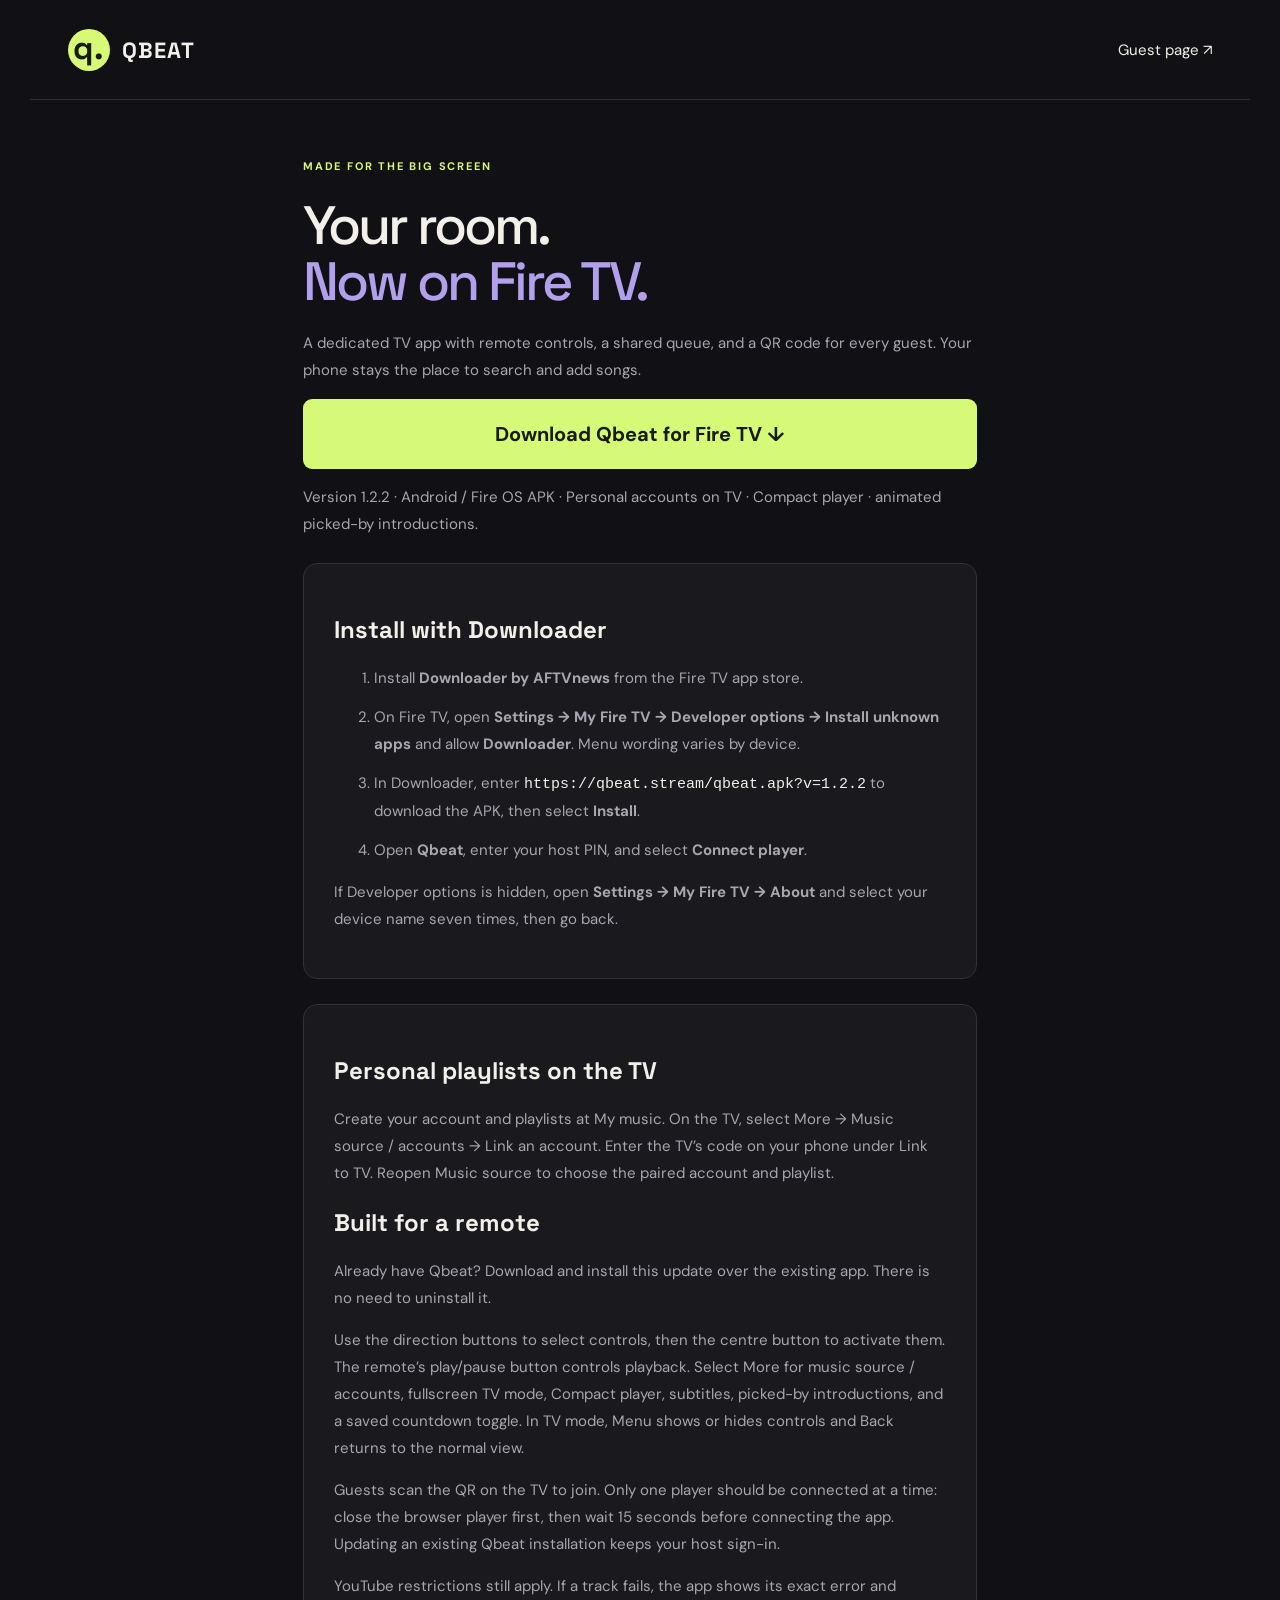
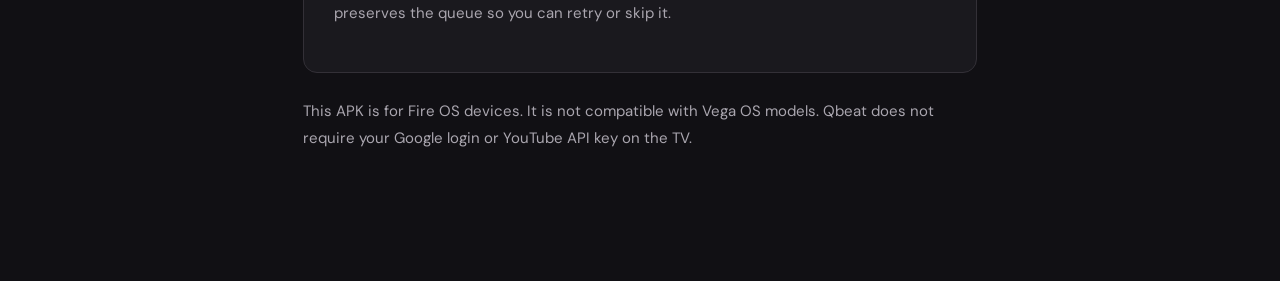
==== commit d43ce042: "Connect qbeat.stream with HTTPS, canonical URLs, and updated TV app" ====
--- a/static/tv-app.html
+++ b/static/tv-app.html
@@ -1,2 +1,2 @@
 <!doctype html>
-<html lang="en"><head><meta charset="utf-8"><meta name="viewport" content="width=device-width,initial-scale=1"><title>Qbeat for Fire TV</title><link rel="stylesheet" href="/static/style.css"><style>.setup{max-width:750px;margin:55px auto}.setup h1{font-size:54px}.setup p,.setup li{line-height:1.8;color:var(--muted)}.setup li{margin:12px 0}.setup .panel{padding:30px;margin:25px 0}.setup code{color:var(--ink);overflow-wrap:anywhere}.download{display:block;text-align:center;font-size:20px;padding:22px}.setup h2{font-size:24px}.setup .eyebrow{font-size:11px}@media(max-width:500px){.setup h1{font-size:40px}.setup .panel{padding:20px}}</style></head><body><header><a class="brand" href="/"><span class="logo">q.</span> QBEAT</a><a href="/">Guest page ↗</a></header><main class="setup"><span class="eyebrow">MADE FOR THE BIG SCREEN</span><h1>Your room.<br><span>Now on Fire TV.</span></h1><p>A dedicated TV app with remote controls, a shared queue, and a QR code for every guest. Your phone stays the place to search and add songs.</p><a class="button download" href="/qbeat.apk?v=1.2.1">Download Qbeat for Fire TV ↓</a><p>Version 1.2.1 · Android / Fire OS APK · Personal accounts on TV · Compact player · animated picked-by introductions.</p><section class="panel"><h2>Install with Downloader</h2><ol><li>Install <strong>Downloader by AFTVnews</strong> from the Fire TV app store.</li><li>On Fire TV, open <strong>Settings → My Fire TV → Developer options → Install unknown apps</strong> and allow <strong>Downloader</strong>. Menu wording varies by device.</li><li>In Downloader, enter <code>https://89.167.98.40:8443/qbeat.apk?v=1.2.1</code> to download the APK, then select <strong>Install</strong>.</li><li>Open <strong>Qbeat</strong>, enter your host PIN, and select <strong>Connect player</strong>.</li></ol><p>If Developer options is hidden, open <strong>Settings → My Fire TV → About</strong> and select your device name seven times, then go back.</p></section><section class="panel"><h2>Personal playlists on the TV</h2><p>Create your account and playlists at <a href="https://89.167.98.40:8443/personal">My music</a>. On the TV, select More → Music source / accounts → Link an account. Enter the TV’s code on your phone under Link to TV. Reopen Music source to choose the paired account and playlist.</p><h2>Built for a remote</h2><p>Already have Qbeat? Download and install this update over the existing app. There is no need to uninstall it.</p><p>Use the direction buttons to select controls, then the centre button to activate them. The remote’s play/pause button controls playback. Select More for music source / accounts, fullscreen TV mode, Compact player, subtitles, picked-by introductions, and a saved countdown toggle. In TV mode, Menu shows or hides controls and Back returns to the normal view.</p><p>Guests scan the QR on the TV to join. Only one player should be connected at a time: close the browser player first, then wait 15 seconds before connecting the app. Updating an existing Qbeat installation keeps your host sign-in.</p><p>YouTube restrictions still apply. If a track fails, the app shows its exact error and preserves the queue so you can retry or skip it.</p></section><p>This APK is for Fire OS devices. It is not compatible with Vega OS models. Qbeat does not require your Google login or YouTube API key on the TV.</p></main></body></html>
+<html lang="en"><head><meta charset="utf-8"><meta name="viewport" content="width=device-width,initial-scale=1"><title>Qbeat for Fire TV</title><link rel="stylesheet" href="/static/style.css"><style>.setup{max-width:750px;margin:55px auto}.setup h1{font-size:54px}.setup p,.setup li{line-height:1.8;color:var(--muted)}.setup li{margin:12px 0}.setup .panel{padding:30px;margin:25px 0}.setup code{color:var(--ink);overflow-wrap:anywhere}.download{display:block;text-align:center;font-size:20px;padding:22px}.setup h2{font-size:24px}.setup .eyebrow{font-size:11px}@media(max-width:500px){.setup h1{font-size:40px}.setup .panel{padding:20px}}</style></head><body><header><a class="brand" href="/"><span class="logo">q.</span> QBEAT</a><a href="/">Guest page ↗</a></header><main class="setup"><span class="eyebrow">MADE FOR THE BIG SCREEN</span><h1>Your room.<br><span>Now on Fire TV.</span></h1><p>A dedicated TV app with remote controls, a shared queue, and a QR code for every guest. Your phone stays the place to search and add songs.</p><a class="button download" href="/qbeat.apk?v=1.2.2">Download Qbeat for Fire TV ↓</a><p>Version 1.2.2 · Android / Fire OS APK · Personal accounts on TV · Compact player · animated picked-by introductions.</p><section class="panel"><h2>Install with Downloader</h2><ol><li>Install <strong>Downloader by AFTVnews</strong> from the Fire TV app store.</li><li>On Fire TV, open <strong>Settings → My Fire TV → Developer options → Install unknown apps</strong> and allow <strong>Downloader</strong>. Menu wording varies by device.</li><li>In Downloader, enter <code>https://qbeat.stream/qbeat.apk?v=1.2.2</code> to download the APK, then select <strong>Install</strong>.</li><li>Open <strong>Qbeat</strong>, enter your host PIN, and select <strong>Connect player</strong>.</li></ol><p>If Developer options is hidden, open <strong>Settings → My Fire TV → About</strong> and select your device name seven times, then go back.</p></section><section class="panel"><h2>Personal playlists on the TV</h2><p>Create your account and playlists at <a href="https://qbeat.stream/personal">My music</a>. On the TV, select More → Music source / accounts → Link an account. Enter the TV’s code on your phone under Link to TV. Reopen Music source to choose the paired account and playlist.</p><h2>Built for a remote</h2><p>Already have Qbeat? Download and install this update over the existing app. There is no need to uninstall it.</p><p>Use the direction buttons to select controls, then the centre button to activate them. The remote’s play/pause button controls playback. Select More for music source / accounts, fullscreen TV mode, Compact player, subtitles, picked-by introductions, and a saved countdown toggle. In TV mode, Menu shows or hides controls and Back returns to the normal view.</p><p>Guests scan the QR on the TV to join. Only one player should be connected at a time: close the browser player first, then wait 15 seconds before connecting the app. Updating an existing Qbeat installation keeps your host sign-in.</p><p>YouTube restrictions still apply. If a track fails, the app shows its exact error and preserves the queue so you can retry or skip it.</p></section><p>This APK is for Fire OS devices. It is not compatible with Vega OS models. Qbeat does not require your Google login or YouTube API key on the TV.</p></main></body></html>
